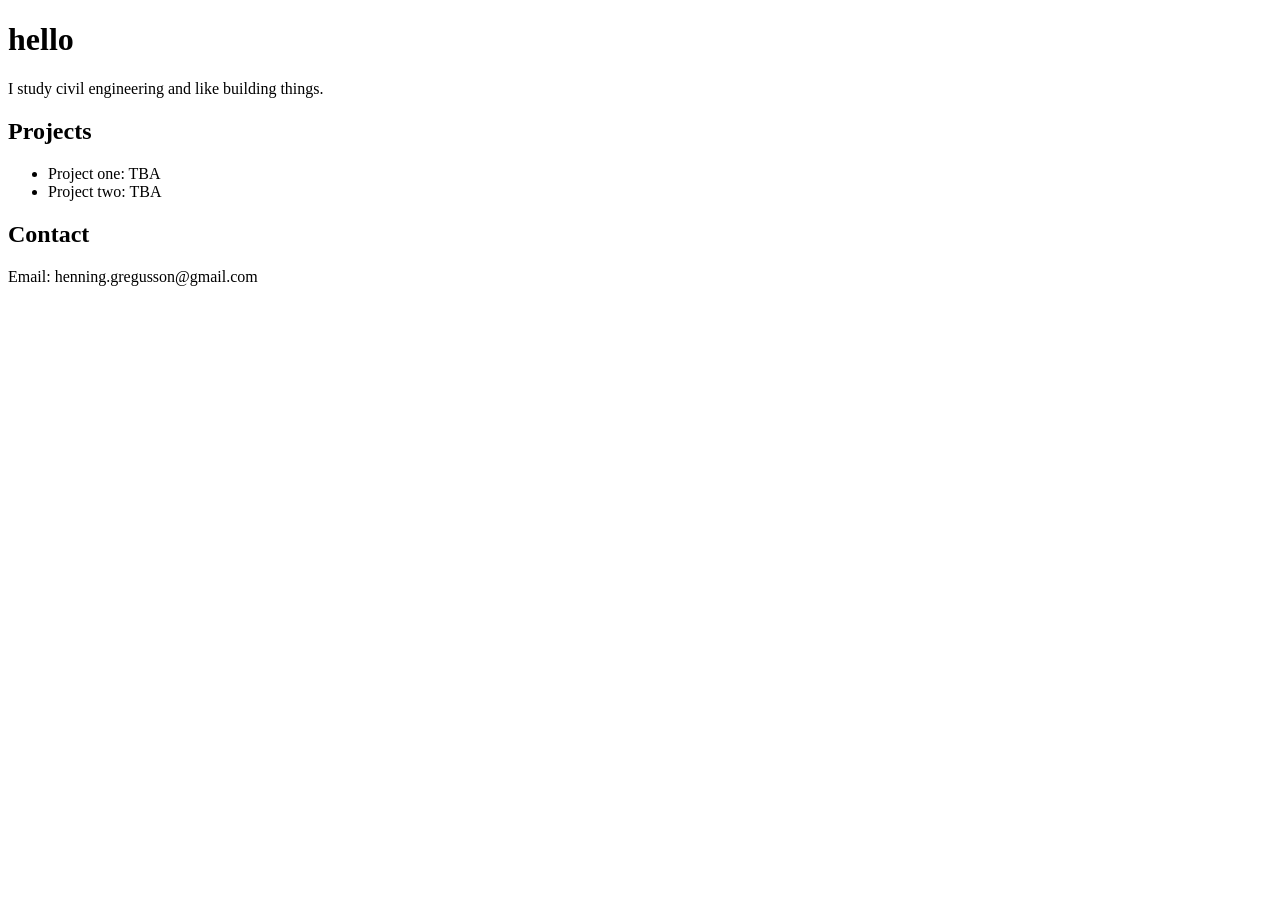
==== index.html @ a5ea9a5c "Create index.html" ====
<!DOCTYPE html>
<html>
<head>
  <title>Portfolio</title>
</head>
<body>
  <h1>hello</h1>
  <p>I study civil engineering and like building things.</p>

  <h2>Projects</h2>
  <ul>
    <li>Project one: TBA</li>
    <li>Project two: TBA</li>
  </ul>

  <h2>Contact</h2>
  <p>Email: henning.gregusson@gmail.com</p>
</body>
</html>
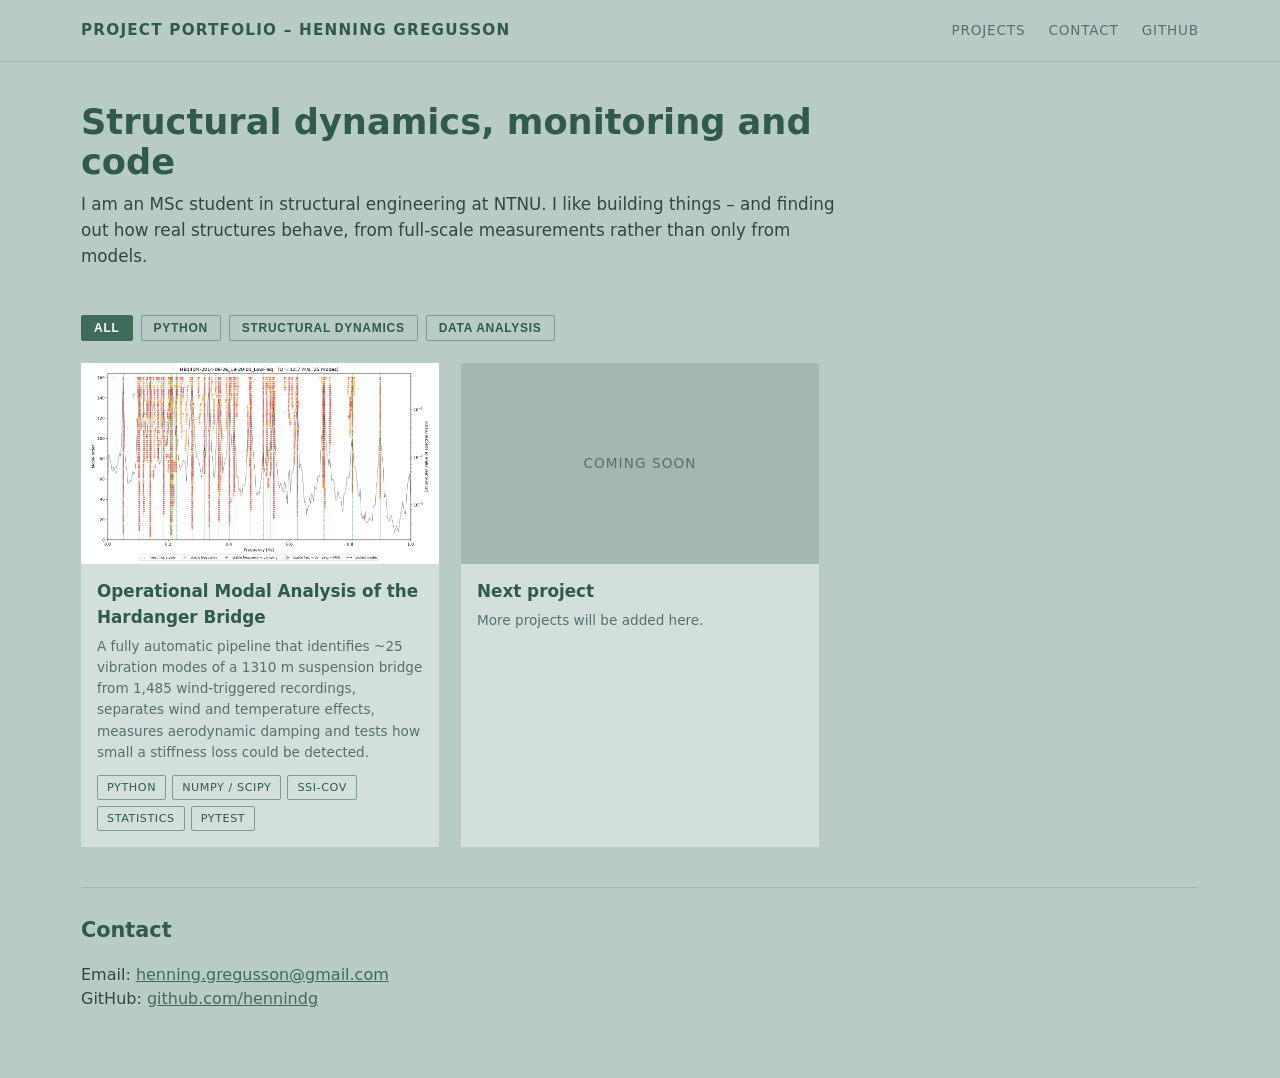
==== commit f2a45534: "Portfolio site with project cards and Hardanger Bridge OMA project page Co-Authored-By: Claude Opus " ====
--- a/index.html
+++ b/index.html
@@ -1,19 +1,83 @@
-<!DOCTYPE html>
-<html>
+<!doctype html>
+<html lang="en">
 <head>
-  <title>Portfolio</title>
+  <meta charset="UTF-8">
+  <meta name="viewport" content="width=device-width, initial-scale=1.0">
+  <title>Project Portfolio – Henning Gregusson</title>
+  <meta name="description" content="Engineering projects by Henning Gregusson, MSc student in structural engineering at NTNU.">
+  <link rel="stylesheet" href="assets/css/main.css">
 </head>
 <body>
-  <h1>hello</h1>
-  <p>I study civil engineering and like building things.</p>
+  <header class="site-header">
+    <div class="container">
+      <h1 class="site-title"><a href="./">Project Portfolio – Henning Gregusson</a></h1>
+      <nav class="site-nav">
+        <a href="#projects">Projects</a>
+        <a href="#contact">Contact</a>
+        <a href="https://github.com/hennindg">GitHub</a>
+      </nav>
+    </div>
+  </header>
 
-  <h2>Projects</h2>
-  <ul>
-    <li>Project one: TBA</li>
-    <li>Project two: TBA</li>
-  </ul>
+  <main>
+    <div class="container">
+      <section class="intro">
+        <h1>Structural dynamics, monitoring and code</h1>
+        <p>I am an MSc student in structural engineering at NTNU. I like building things – and
+          finding out how real structures behave, from full-scale measurements rather than only from models.</p>
+      </section>
 
-  <h2>Contact</h2>
-  <p>Email: henning.gregusson@gmail.com</p>
+      <!-- Category filters: one button per category used in data-category below -->
+      <div class="category-filters" id="projects">
+        <button class="category-btn active" data-category="all">All</button>
+        <button class="category-btn" data-category="python">Python</button>
+        <button class="category-btn" data-category="dynamics">Structural dynamics</button>
+        <button class="category-btn" data-category="data">Data analysis</button>
+      </div>
+
+      <section class="projects-grid">
+
+        <article class="project-card" data-category="python dynamics data">
+          <a href="projects/hardanger-oma/" class="card-link">
+            <div class="card-image">
+              <img src="assets/images/hardanger-oma/stabilization_diagram.png" alt="Stabilization diagram from the Hardanger Bridge analysis">
+            </div>
+            <div class="card-content">
+              <h2 class="card-title">Operational Modal Analysis of the Hardanger Bridge</h2>
+              <p class="card-description">A fully automatic pipeline that identifies ~25 vibration modes of a 1310 m
+                suspension bridge from 1,485 wind-triggered recordings, separates wind and temperature effects,
+                measures aerodynamic damping and tests how small a stiffness loss could be detected.</p>
+              <div class="card-tools">
+                <span class="tool-tag">Python</span>
+                <span class="tool-tag">NumPy / SciPy</span>
+                <span class="tool-tag">SSI-cov</span>
+                <span class="tool-tag">Statistics</span>
+                <span class="tool-tag">pytest</span>
+              </div>
+            </div>
+          </a>
+        </article>
+
+        <!-- To add a project: copy the <article> above, change the link, image, text and categories,
+             and make a folder projects/<name>/ with an index.html (copy projects/hardanger-oma/). -->
+        <article class="project-card card-placeholder" data-category="">
+          <div class="card-image">Coming soon</div>
+          <div class="card-content">
+            <h2 class="card-title">Next project</h2>
+            <p class="card-description">More projects will be added here.</p>
+          </div>
+        </article>
+
+      </section>
+
+      <section class="contact" id="contact">
+        <h2>Contact</h2>
+        <p>Email: <a href="mailto:henning.gregusson@gmail.com">henning.gregusson@gmail.com</a><br>
+          GitHub: <a href="https://github.com/hennindg">github.com/hennindg</a></p>
+      </section>
+    </div>
+  </main>
+
+  <script src="assets/js/filter.js"></script>
 </body>
 </html>
--- a/assets/css/main.css
+++ b/assets/css/main.css
@@ -0,0 +1,160 @@
+/* Portfolio style: muted sage background, white cards, dark green headings.
+   Change the colours here; every page uses these variables. */
+:root {
+  --background: #b9cbc7;
+  --header-line: #a3b8b3;
+  --card: #d3dfdc;
+  --card-hover: #dce6e3;
+  --heading: #2f5a4c;
+  --text: #33463f;
+  --muted: #56706a;
+  --tag-border: #7f9a93;
+  --accent: #3f6b5b;
+  --max-width: 1150px;
+}
+
+* { box-sizing: border-box; }
+
+body {
+  margin: 0;
+  background: var(--background);
+  color: var(--text);
+  font-family: "Inter", "Segoe UI", system-ui, -apple-system, sans-serif;
+  line-height: 1.55;
+}
+
+a { color: var(--accent); }
+
+.container {
+  max-width: var(--max-width);
+  margin: 0 auto;
+  padding: 0 16px;
+}
+
+/* ---------- Header ---------- */
+.site-header {
+  border-bottom: 1px solid var(--header-line);
+  padding: 18px 0;
+}
+.site-header .container {
+  display: flex;
+  justify-content: space-between;
+  align-items: center;
+  flex-wrap: wrap;
+  gap: 8px;
+}
+.site-title {
+  margin: 0;
+  font-size: 0.95rem;
+  letter-spacing: 0.08em;
+  text-transform: uppercase;
+}
+.site-title a { color: var(--heading); text-decoration: none; }
+.site-nav a {
+  margin-left: 18px;
+  font-size: 0.85rem;
+  color: var(--muted);
+  text-decoration: none;
+  text-transform: uppercase;
+  letter-spacing: 0.06em;
+}
+.site-nav a:hover { color: var(--heading); }
+
+/* ---------- Intro ---------- */
+.intro { padding: 40px 0 8px; max-width: 760px; }
+.intro h1 { color: var(--heading); font-size: 2.2rem; margin: 0 0 8px; line-height: 1.15; }
+.intro p { margin: 0 0 10px; font-size: 1.05rem; }
+
+/* ---------- Category filter buttons ---------- */
+.category-filters { display: flex; flex-wrap: wrap; gap: 8px; margin: 28px 0 22px; }
+.category-btn {
+  background: transparent;
+  border: 1px solid var(--tag-border);
+  color: var(--heading);
+  padding: 5px 12px;
+  font-size: 0.75rem;
+  font-weight: 600;
+  letter-spacing: 0.06em;
+  text-transform: uppercase;
+  cursor: pointer;
+  border-radius: 2px;
+}
+.category-btn:hover { background: var(--card); }
+.category-btn.active { background: var(--accent); border-color: var(--accent); color: white; }
+
+/* ---------- Project cards ---------- */
+.projects-grid {
+  display: grid;
+  grid-template-columns: repeat(auto-fill, minmax(320px, 1fr));
+  gap: 22px;
+  padding-bottom: 40px;
+}
+.project-card { background: var(--card); transition: background 0.15s, transform 0.15s; }
+.project-card:hover { background: var(--card-hover); transform: translateY(-2px); }
+.project-card.hidden { display: none; }
+.card-link { color: inherit; text-decoration: none; display: block; height: 100%; }
+.card-image { background: white; aspect-ratio: 16 / 9; display: flex; align-items: center; justify-content: center; overflow: hidden; }
+.card-image img { width: 100%; height: 100%; object-fit: contain; }
+.card-content { padding: 14px 16px 16px; }
+.card-title { color: var(--heading); font-size: 1.05rem; margin: 0 0 6px; }
+.card-description { font-size: 0.85rem; color: var(--muted); margin: 0 0 12px; }
+.card-tools, .tools-list { display: flex; flex-wrap: wrap; gap: 6px; }
+.tool-tag {
+  border: 1px solid var(--tag-border);
+  padding: 3px 9px;
+  font-size: 0.7rem;
+  letter-spacing: 0.05em;
+  text-transform: uppercase;
+  color: var(--heading);
+  border-radius: 2px;
+}
+.card-placeholder .card-image { background: var(--header-line); color: var(--muted); font-size: 0.85rem; letter-spacing: 0.08em; text-transform: uppercase; }
+
+/* ---------- Project page ---------- */
+.project-hero {
+  display: grid;
+  grid-template-columns: 1.1fr 1fr;
+  gap: 36px;
+  padding: 40px 0 20px;
+  align-items: start;
+}
+.project-hero h1 { color: var(--heading); font-size: 2.3rem; line-height: 1.12; margin: 0 0 14px; }
+.lead { font-weight: 600; color: var(--heading); font-size: 1.02rem; }
+.project-hero img { width: 100%; background: white; padding: 8px; }
+.highlights { list-style: none; padding: 0; margin: 18px 0; }
+.highlights li { border-left: 3px solid var(--accent); padding: 2px 0 2px 12px; margin-bottom: 12px; font-size: 0.92rem; }
+.section-label { font-size: 0.75rem; letter-spacing: 0.1em; text-transform: uppercase; color: var(--muted); margin: 26px 0 8px; }
+.button-row { display: flex; flex-wrap: wrap; gap: 10px; margin-top: 20px; }
+.button {
+  background: var(--accent);
+  color: white;
+  padding: 8px 16px;
+  text-decoration: none;
+  font-size: 0.85rem;
+  font-weight: 600;
+  border-radius: 2px;
+}
+.button.secondary { background: transparent; color: var(--heading); border: 1px solid var(--tag-border); }
+
+.details { border-top: 1px solid var(--header-line); padding: 26px 0 10px; }
+.details h2 { color: var(--heading); font-size: 1.4rem; margin: 0 0 16px; }
+.figure-grid { display: grid; grid-template-columns: repeat(auto-fill, minmax(420px, 1fr)); gap: 22px; }
+.figure-grid figure { margin: 0; background: var(--card); }
+.figure-grid img { width: 100%; display: block; background: white; padding: 6px; }
+.figure-grid figcaption { padding: 10px 14px 14px; font-size: 0.85rem; color: var(--muted); }
+.figure-grid figcaption strong { color: var(--heading); display: block; margin-bottom: 2px; }
+
+.back-link { display: inline-block; margin: 26px 0 50px; color: var(--heading); font-weight: 600; text-decoration: none; }
+
+/* ---------- Contact / footer ---------- */
+.contact { border-top: 1px solid var(--header-line); padding: 26px 0 50px; }
+.contact h2 { color: var(--heading); font-size: 1.3rem; margin: 0 0 8px; }
+
+/* ---------- Phones ---------- */
+@media (max-width: 760px) {
+  .project-hero { grid-template-columns: 1fr; }
+  .project-hero h1, .intro h1 { font-size: 1.8rem; }
+  .figure-grid { grid-template-columns: 1fr; }
+  .projects-grid { grid-template-columns: 1fr; }
+  .site-nav a { margin: 0 14px 0 0; }
+}
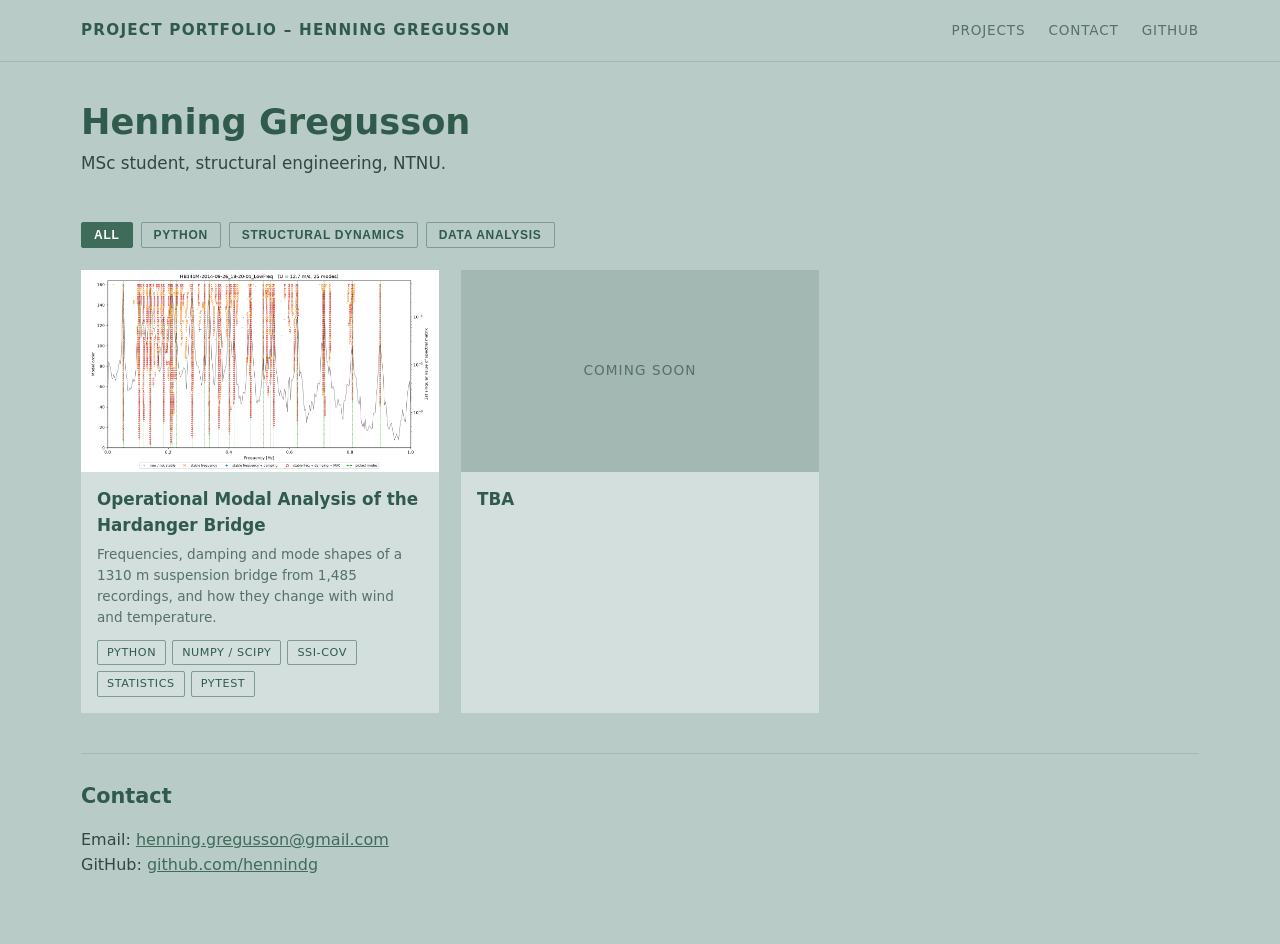
==== commit 8cc9d4db: "Plainer wording on the front page and project page Co-Authored-By: Claude Opus 5.5 <noreply@anthropi" ====
--- a/index.html
+++ b/index.html
@@ -22,9 +22,8 @@
   <main>
     <div class="container">
       <section class="intro">
-        <h1>Structural dynamics, monitoring and code</h1>
-        <p>I am an MSc student in structural engineering at NTNU. I like building things – and
-          finding out how real structures behave, from full-scale measurements rather than only from models.</p>
+        <h1>Henning Gregusson</h1>
+        <p>MSc student, structural engineering, NTNU.</p>
       </section>
 
       <!-- Category filters: one button per category used in data-category below -->
@@ -44,9 +43,8 @@
             </div>
             <div class="card-content">
               <h2 class="card-title">Operational Modal Analysis of the Hardanger Bridge</h2>
-              <p class="card-description">A fully automatic pipeline that identifies ~25 vibration modes of a 1310 m
-                suspension bridge from 1,485 wind-triggered recordings, separates wind and temperature effects,
-                measures aerodynamic damping and tests how small a stiffness loss could be detected.</p>
+              <p class="card-description">Frequencies, damping and mode shapes of a 1310 m suspension bridge from
+                1,485 recordings, and how they change with wind and temperature.</p>
               <div class="card-tools">
                 <span class="tool-tag">Python</span>
                 <span class="tool-tag">NumPy / SciPy</span>
@@ -63,8 +61,8 @@
         <article class="project-card card-placeholder" data-category="">
           <div class="card-image">Coming soon</div>
           <div class="card-content">
-            <h2 class="card-title">Next project</h2>
-            <p class="card-description">More projects will be added here.</p>
+            <h2 class="card-title">TBA</h2>
+            
           </div>
         </article>
 
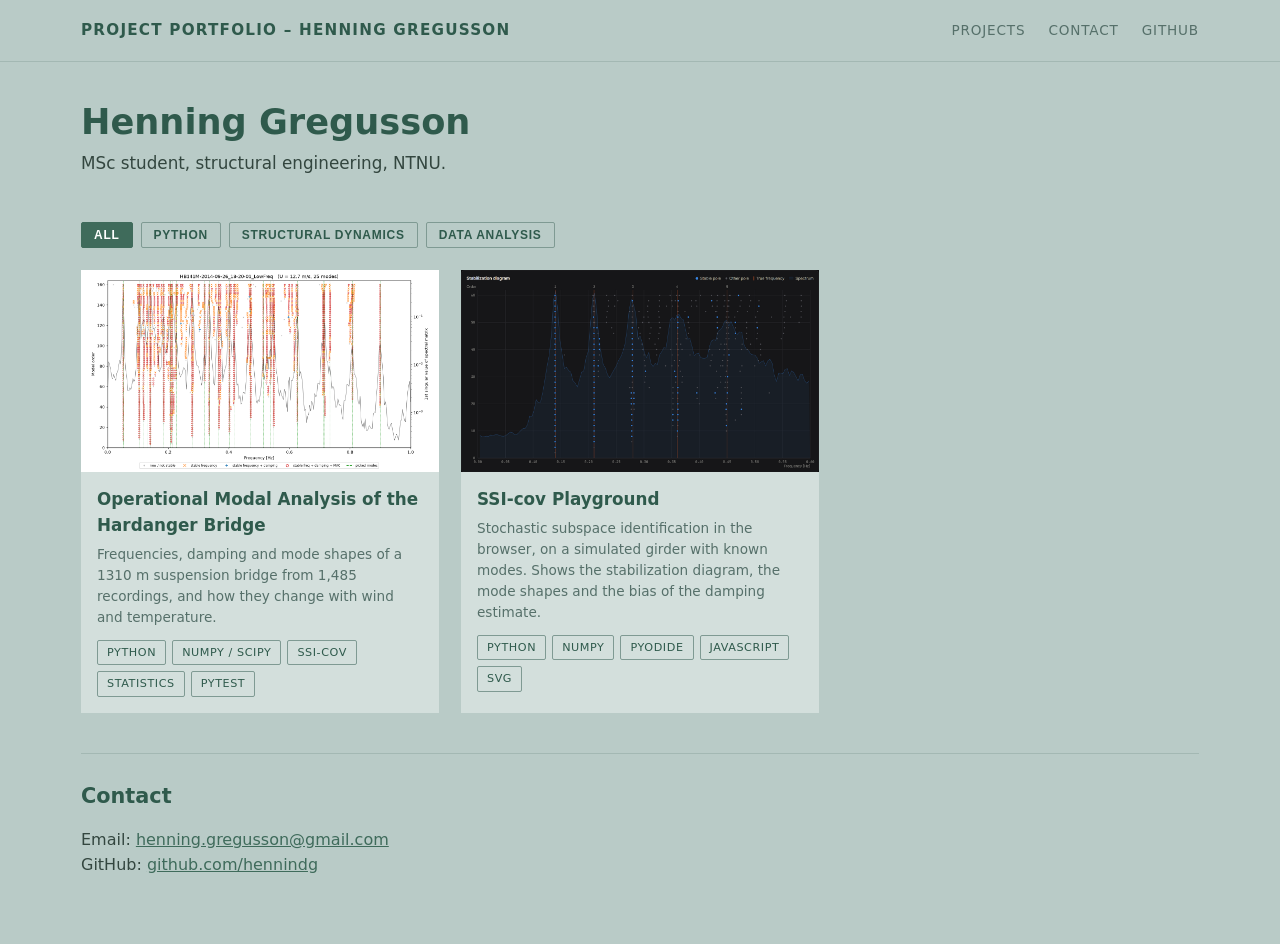
==== commit 5ed2e577: "Add SSI-cov playground project page and card Project page with screenshots of the live playground (s" ====
--- a/index.html
+++ b/index.html
@@ -56,15 +56,28 @@
           </a>
         </article>
 
-        <!-- To add a project: copy the <article> above, change the link, image, text and categories,
+        <article class="project-card" data-category="python dynamics">
+          <a href="projects/ssi-playground/" class="card-link">
+            <div class="card-image">
+              <img src="assets/images/ssi-playground/card.png" alt="Stabilization diagram from the SSI-cov playground">
+            </div>
+            <div class="card-content">
+              <h2 class="card-title">SSI-cov Playground</h2>
+              <p class="card-description">Stochastic subspace identification in the browser, on a simulated girder
+                with known modes. Shows the stabilization diagram, the mode shapes and the bias of the damping estimate.</p>
+              <div class="card-tools">
+                <span class="tool-tag">Python</span>
+                <span class="tool-tag">NumPy</span>
+                <span class="tool-tag">Pyodide</span>
+                <span class="tool-tag">JavaScript</span>
+                <span class="tool-tag">SVG</span>
+              </div>
+            </div>
+          </a>
+        </article>
+
+        <!-- To add a project: copy an <article> above, change the link, image, text and categories,
              and make a folder projects/<name>/ with an index.html (copy projects/hardanger-oma/). -->
-        <article class="project-card card-placeholder" data-category="">
-          <div class="card-image">Coming soon</div>
-          <div class="card-content">
-            <h2 class="card-title">TBA</h2>
-            
-          </div>
-        </article>
 
       </section>
 
--- a/assets/css/main.css
+++ b/assets/css/main.css
@@ -123,6 +123,8 @@
 .project-hero img { width: 100%; background: white; padding: 8px; }
 .highlights { list-style: none; padding: 0; margin: 18px 0; }
 .highlights li { border-left: 3px solid var(--accent); padding: 2px 0 2px 12px; margin-bottom: 12px; font-size: 0.92rem; }
+/* Screenshots of dark pages (SSI playground): no white frame */
+.project-hero img.screenshot, .figure-grid img.screenshot { background: #0e0e10; padding: 0; }
 .section-label { font-size: 0.75rem; letter-spacing: 0.1em; text-transform: uppercase; color: var(--muted); margin: 26px 0 8px; }
 .button-row { display: flex; flex-wrap: wrap; gap: 10px; margin-top: 20px; }
 .button {
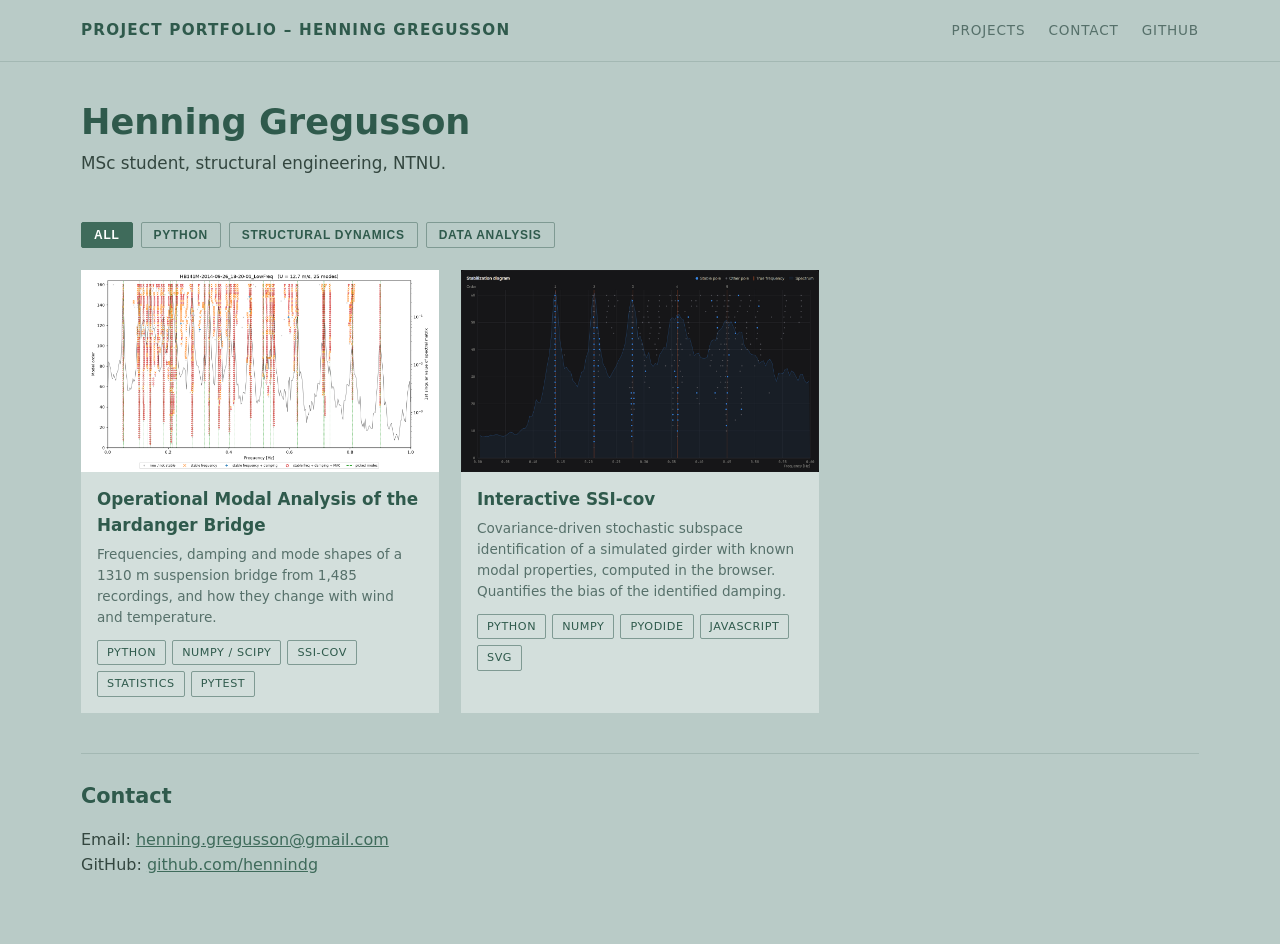
==== commit 9c5ebf65: "Rename SSI-cov Playground to Interactive SSI-cov Card and project page text rewritten in a more form" ====
--- a/index.html
+++ b/index.html
@@ -59,12 +59,12 @@
         <article class="project-card" data-category="python dynamics">
           <a href="projects/ssi-playground/" class="card-link">
             <div class="card-image">
-              <img src="assets/images/ssi-playground/card.png" alt="Stabilization diagram from the SSI-cov playground">
+              <img src="assets/images/ssi-playground/card.png" alt="Stabilization diagram of a simulated girder identified with SSI-cov">
             </div>
             <div class="card-content">
-              <h2 class="card-title">SSI-cov Playground</h2>
-              <p class="card-description">Stochastic subspace identification in the browser, on a simulated girder
-                with known modes. Shows the stabilization diagram, the mode shapes and the bias of the damping estimate.</p>
+              <h2 class="card-title">Interactive SSI-cov</h2>
+              <p class="card-description">Covariance-driven stochastic subspace identification of a simulated girder
+                with known modal properties, computed in the browser. Quantifies the bias of the identified damping.</p>
               <div class="card-tools">
                 <span class="tool-tag">Python</span>
                 <span class="tool-tag">NumPy</span>
--- a/assets/css/main.css
+++ b/assets/css/main.css
@@ -123,7 +123,7 @@
 .project-hero img { width: 100%; background: white; padding: 8px; }
 .highlights { list-style: none; padding: 0; margin: 18px 0; }
 .highlights li { border-left: 3px solid var(--accent); padding: 2px 0 2px 12px; margin-bottom: 12px; font-size: 0.92rem; }
-/* Screenshots of dark pages (SSI playground): no white frame */
+/* Screenshots of dark pages (Interactive SSI-cov): no white frame */
 .project-hero img.screenshot, .figure-grid img.screenshot { background: #0e0e10; padding: 0; }
 .section-label { font-size: 0.75rem; letter-spacing: 0.1em; text-transform: uppercase; color: var(--muted); margin: 26px 0 8px; }
 .button-row { display: flex; flex-wrap: wrap; gap: 10px; margin-top: 20px; }
